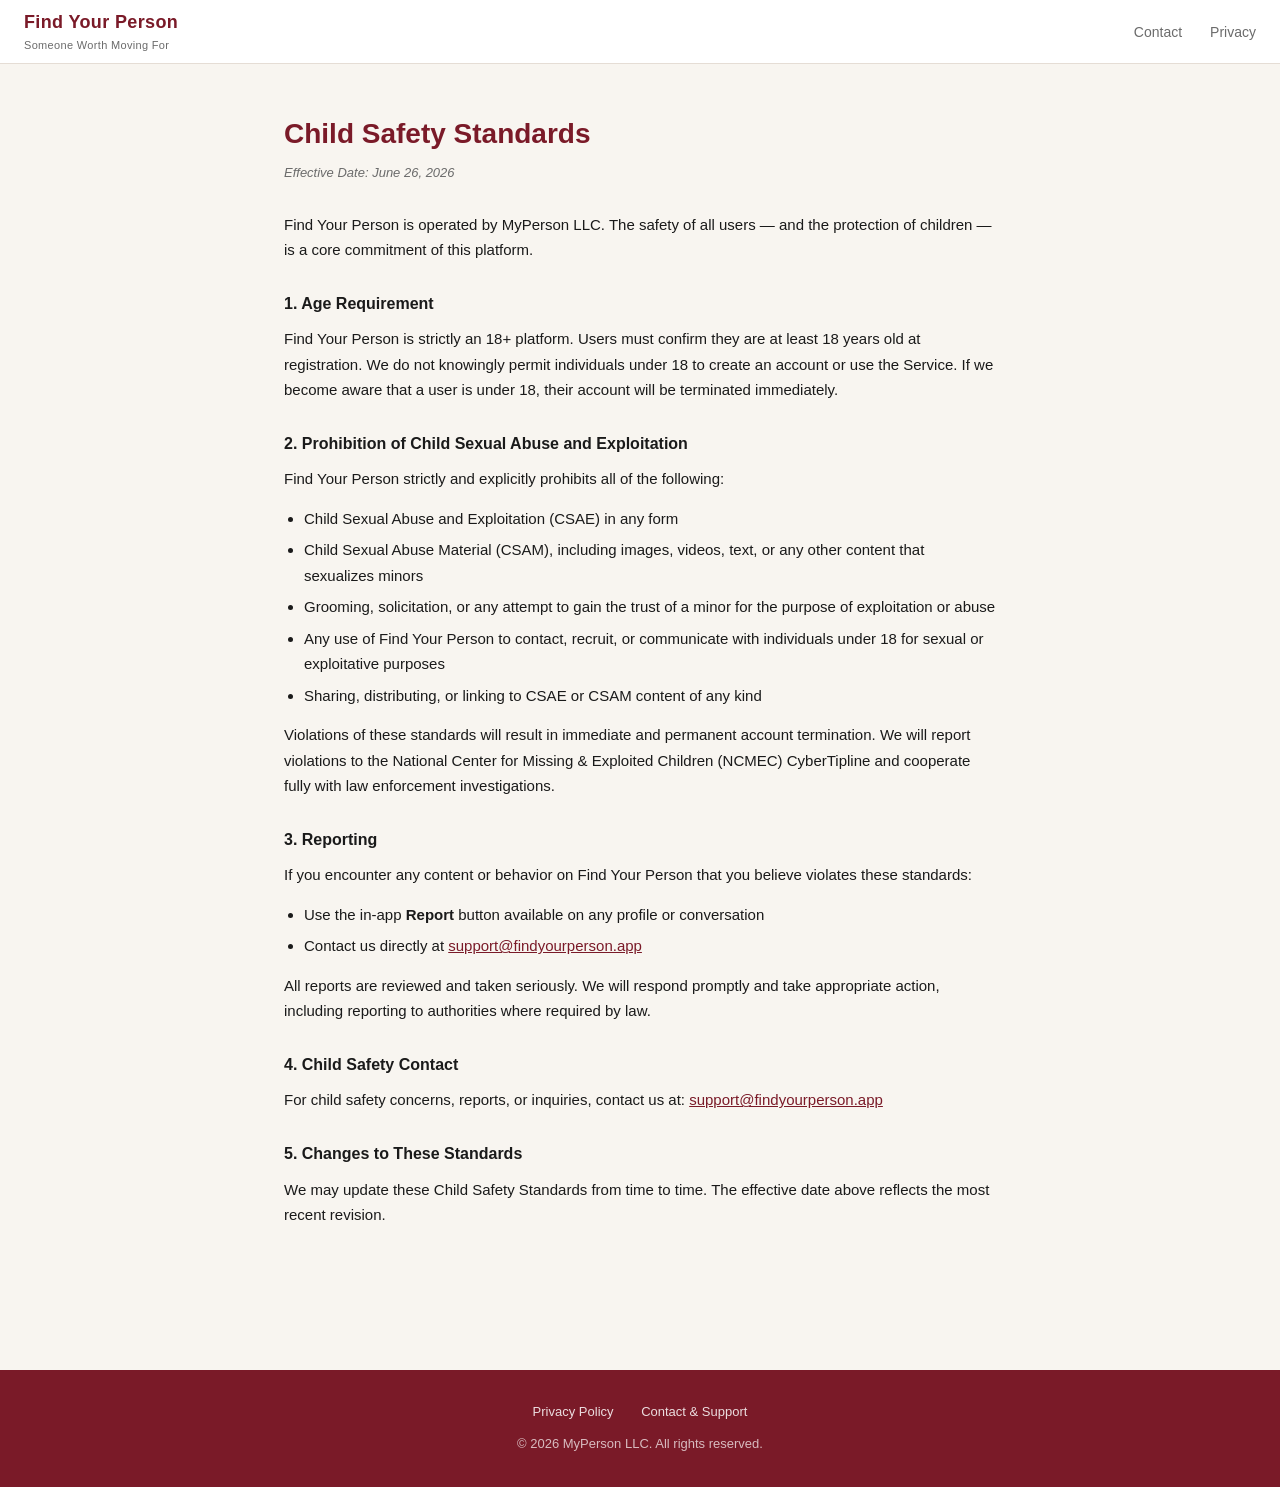
==== child-safety.html @ ccc4048c "Add Child Safety Standards page (Google Play requirement)" ====
<!DOCTYPE html>
<html lang="en">
<head>
  <meta charset="UTF-8" />
  <meta name="viewport" content="width=device-width, initial-scale=1.0" />
  <title>Child Safety Standards — Find Your Person</title>
  <link rel="stylesheet" href="styles.css" />
</head>
<body>

  <nav>
    <a class="nav-brand" href="index.html">
      <span class="wordmark">Find Your Person</span>
      <span class="tagline">Someone Worth Moving For</span>
    </a>
    <ul class="nav-links">
      <li><a href="contact.html">Contact</a></li>
      <li><a href="privacy.html">Privacy</a></li>
    </ul>
  </nav>

  <div class="legal-page">
    <h1>Child Safety Standards</h1>
    <span class="effective">Effective Date: June 26, 2026</span>

    <p>
      Find Your Person is operated by MyPerson LLC. The safety of all users — and the protection
      of children — is a core commitment of this platform.
    </p>

    <h2>1. Age Requirement</h2>
    <p>
      Find Your Person is strictly an 18+ platform. Users must confirm they are at least 18 years
      old at registration. We do not knowingly permit individuals under 18 to create an account
      or use the Service. If we become aware that a user is under 18, their account will be
      terminated immediately.
    </p>

    <h2>2. Prohibition of Child Sexual Abuse and Exploitation</h2>
    <p>
      Find Your Person strictly and explicitly prohibits all of the following:
    </p>
    <ul>
      <li>Child Sexual Abuse and Exploitation (CSAE) in any form</li>
      <li>Child Sexual Abuse Material (CSAM), including images, videos, text, or any other content that sexualizes minors</li>
      <li>Grooming, solicitation, or any attempt to gain the trust of a minor for the purpose of exploitation or abuse</li>
      <li>Any use of Find Your Person to contact, recruit, or communicate with individuals under 18 for sexual or exploitative purposes</li>
      <li>Sharing, distributing, or linking to CSAE or CSAM content of any kind</li>
    </ul>
    <p>
      Violations of these standards will result in immediate and permanent account termination.
      We will report violations to the National Center for Missing &amp; Exploited Children (NCMEC)
      CyberTipline and cooperate fully with law enforcement investigations.
    </p>

    <h2>3. Reporting</h2>
    <p>
      If you encounter any content or behavior on Find Your Person that you believe violates
      these standards:
    </p>
    <ul>
      <li>Use the in-app <strong>Report</strong> button available on any profile or conversation</li>
      <li>Contact us directly at <a href="mailto:support@findyourperson.app">support@findyourperson.app</a></li>
    </ul>
    <p>
      All reports are reviewed and taken seriously. We will respond promptly and take
      appropriate action, including reporting to authorities where required by law.
    </p>

    <h2>4. Child Safety Contact</h2>
    <p>
      For child safety concerns, reports, or inquiries, contact us at:
      <a href="mailto:support@findyourperson.app">support@findyourperson.app</a>
    </p>

    <h2>5. Changes to These Standards</h2>
    <p>
      We may update these Child Safety Standards from time to time. The effective date above
      reflects the most recent revision.
    </p>
  </div>

  <footer>
    <div class="footer-links">
      <a href="privacy.html">Privacy Policy</a>
      <a href="contact.html">Contact &amp; Support</a>
    </div>
    &copy; 2026 MyPerson LLC. All rights reserved.
  </footer>

</body>
</html>
---- styles.css ----
*, *::before, *::after { box-sizing: border-box; margin: 0; padding: 0; }

:root {
  --burgundy: #7A1A28;
  --burgundy-dark: #5C1320;
  --gold: #C9A84C;
  --bg: #F8F5F0;
  --white: #FFFFFF;
  --text: #1A1A1A;
  --text-secondary: #6B6B6B;
  --border: #E5DDD5;
}

body {
  font-family: -apple-system, BlinkMacSystemFont, 'Segoe UI', Roboto, Helvetica, Arial, sans-serif;
  background: var(--bg);
  color: var(--text);
  line-height: 1.6;
}

/* NAV */
nav {
  background: var(--white);
  border-bottom: 1px solid var(--border);
  padding: 0 24px;
  display: flex;
  align-items: center;
  justify-content: space-between;
  height: 64px;
  position: sticky;
  top: 0;
  z-index: 100;
}

.nav-brand {
  display: flex;
  flex-direction: column;
  text-decoration: none;
}

.nav-brand .wordmark {
  font-size: 18px;
  font-weight: 700;
  color: var(--burgundy);
  letter-spacing: 0.02em;
}

.nav-brand .tagline {
  font-size: 11px;
  color: var(--text-secondary);
  letter-spacing: 0.03em;
}

.nav-links {
  display: flex;
  gap: 28px;
  list-style: none;
}

.nav-links a {
  text-decoration: none;
  font-size: 14px;
  color: var(--text-secondary);
  transition: color 0.2s;
}

.nav-links a:hover { color: var(--burgundy); }

/* HERO */
.hero {
  text-align: center;
  padding: 80px 24px 64px;
  max-width: 720px;
  margin: 0 auto;
}

.hero-eyebrow {
  display: inline-block;
  font-size: 12px;
  font-weight: 600;
  letter-spacing: 0.12em;
  text-transform: uppercase;
  color: var(--gold);
  margin-bottom: 20px;
}

.hero h1 {
  font-size: clamp(36px, 6vw, 56px);
  font-weight: 800;
  color: var(--burgundy);
  line-height: 1.15;
  margin-bottom: 20px;
  letter-spacing: -0.02em;
}

.hero p {
  font-size: 18px;
  color: var(--text-secondary);
  max-width: 560px;
  margin: 0 auto 36px;
}

.badge-row {
  display: flex;
  justify-content: center;
  gap: 16px;
  flex-wrap: wrap;
}

.store-badge {
  display: inline-flex;
  align-items: center;
  gap: 10px;
  background: var(--text);
  color: var(--white);
  text-decoration: none;
  padding: 12px 22px;
  border-radius: 10px;
  font-size: 13px;
  line-height: 1.3;
  transition: background 0.2s;
}

.store-badge:hover { background: #333; }

.store-badge svg { flex-shrink: 0; }

.store-badge .badge-label { font-size: 10px; opacity: 0.8; display: block; }
.store-badge .badge-store { font-size: 15px; font-weight: 600; display: block; }

/* FEATURES */
.features {
  background: var(--white);
  padding: 64px 24px;
  border-top: 1px solid var(--border);
  border-bottom: 1px solid var(--border);
}

.features-inner {
  max-width: 900px;
  margin: 0 auto;
}

.section-label {
  text-align: center;
  font-size: 12px;
  font-weight: 600;
  letter-spacing: 0.12em;
  text-transform: uppercase;
  color: var(--gold);
  margin-bottom: 12px;
}

.section-title {
  text-align: center;
  font-size: clamp(24px, 4vw, 34px);
  font-weight: 700;
  color: var(--text);
  margin-bottom: 48px;
}

.cards {
  display: grid;
  grid-template-columns: repeat(auto-fit, minmax(240px, 1fr));
  gap: 24px;
}

.card {
  background: var(--bg);
  border: 1px solid var(--border);
  border-radius: 16px;
  padding: 28px 24px;
}

.card-icon {
  width: 44px;
  height: 44px;
  background: var(--burgundy);
  border-radius: 12px;
  display: flex;
  align-items: center;
  justify-content: center;
  margin-bottom: 16px;
  font-size: 20px;
}

.card h3 {
  font-size: 16px;
  font-weight: 700;
  margin-bottom: 8px;
  color: var(--text);
}

.card p {
  font-size: 14px;
  color: var(--text-secondary);
  line-height: 1.6;
}

/* CTA SECTION */
.cta-section {
  text-align: center;
  padding: 72px 24px;
  max-width: 600px;
  margin: 0 auto;
}

.cta-section h2 {
  font-size: clamp(24px, 4vw, 36px);
  font-weight: 700;
  color: var(--burgundy);
  margin-bottom: 16px;
}

.cta-section p {
  font-size: 16px;
  color: var(--text-secondary);
  margin-bottom: 32px;
}

/* FOOTER */
footer {
  background: var(--burgundy);
  color: rgba(255,255,255,0.7);
  text-align: center;
  padding: 32px 24px;
  font-size: 13px;
}

footer a {
  color: rgba(255,255,255,0.85);
  text-decoration: none;
  margin: 0 12px;
  transition: color 0.2s;
}

footer a:hover { color: var(--white); }

footer .footer-links { margin-bottom: 12px; }

/* LEGAL PAGES */
.legal-page {
  max-width: 760px;
  margin: 48px auto;
  padding: 0 24px 80px;
}

.legal-page h1 {
  font-size: 28px;
  font-weight: 700;
  color: var(--burgundy);
  margin-bottom: 6px;
}

.legal-page .effective {
  font-size: 13px;
  color: var(--text-secondary);
  font-style: italic;
  margin-bottom: 28px;
  display: block;
}

.legal-page p {
  font-size: 15px;
  color: var(--text);
  line-height: 1.7;
  margin-bottom: 14px;
}

.legal-page h2 {
  font-size: 16px;
  font-weight: 700;
  color: var(--text);
  margin-top: 28px;
  margin-bottom: 10px;
}

.legal-page h3 {
  font-size: 14px;
  font-weight: 700;
  color: var(--text-secondary);
  margin-top: 18px;
  margin-bottom: 8px;
}

.legal-page ul {
  padding-left: 20px;
  margin-bottom: 14px;
}

.legal-page ul li {
  font-size: 15px;
  color: var(--text);
  line-height: 1.7;
  margin-bottom: 6px;
}

.legal-page a { color: var(--burgundy); }

/* CONTACT PAGE */
.contact-page {
  max-width: 560px;
  margin: 80px auto;
  padding: 0 24px 80px;
  text-align: center;
}

.contact-page h1 {
  font-size: 32px;
  font-weight: 700;
  color: var(--burgundy);
  margin-bottom: 16px;
}

.contact-page p {
  font-size: 16px;
  color: var(--text-secondary);
  margin-bottom: 32px;
  line-height: 1.7;
}

.contact-email {
  display: inline-block;
  font-size: 18px;
  font-weight: 600;
  color: var(--burgundy);
  text-decoration: none;
  border-bottom: 2px solid var(--gold);
  padding-bottom: 2px;
  transition: color 0.2s;
}

.contact-email:hover { color: var(--burgundy-dark); }

.contact-note {
  margin-top: 40px;
  font-size: 14px;
  color: var(--text-secondary);
}

@media (max-width: 480px) {
  .nav-links { display: none; }
  .hero { padding: 56px 20px 48px; }
}
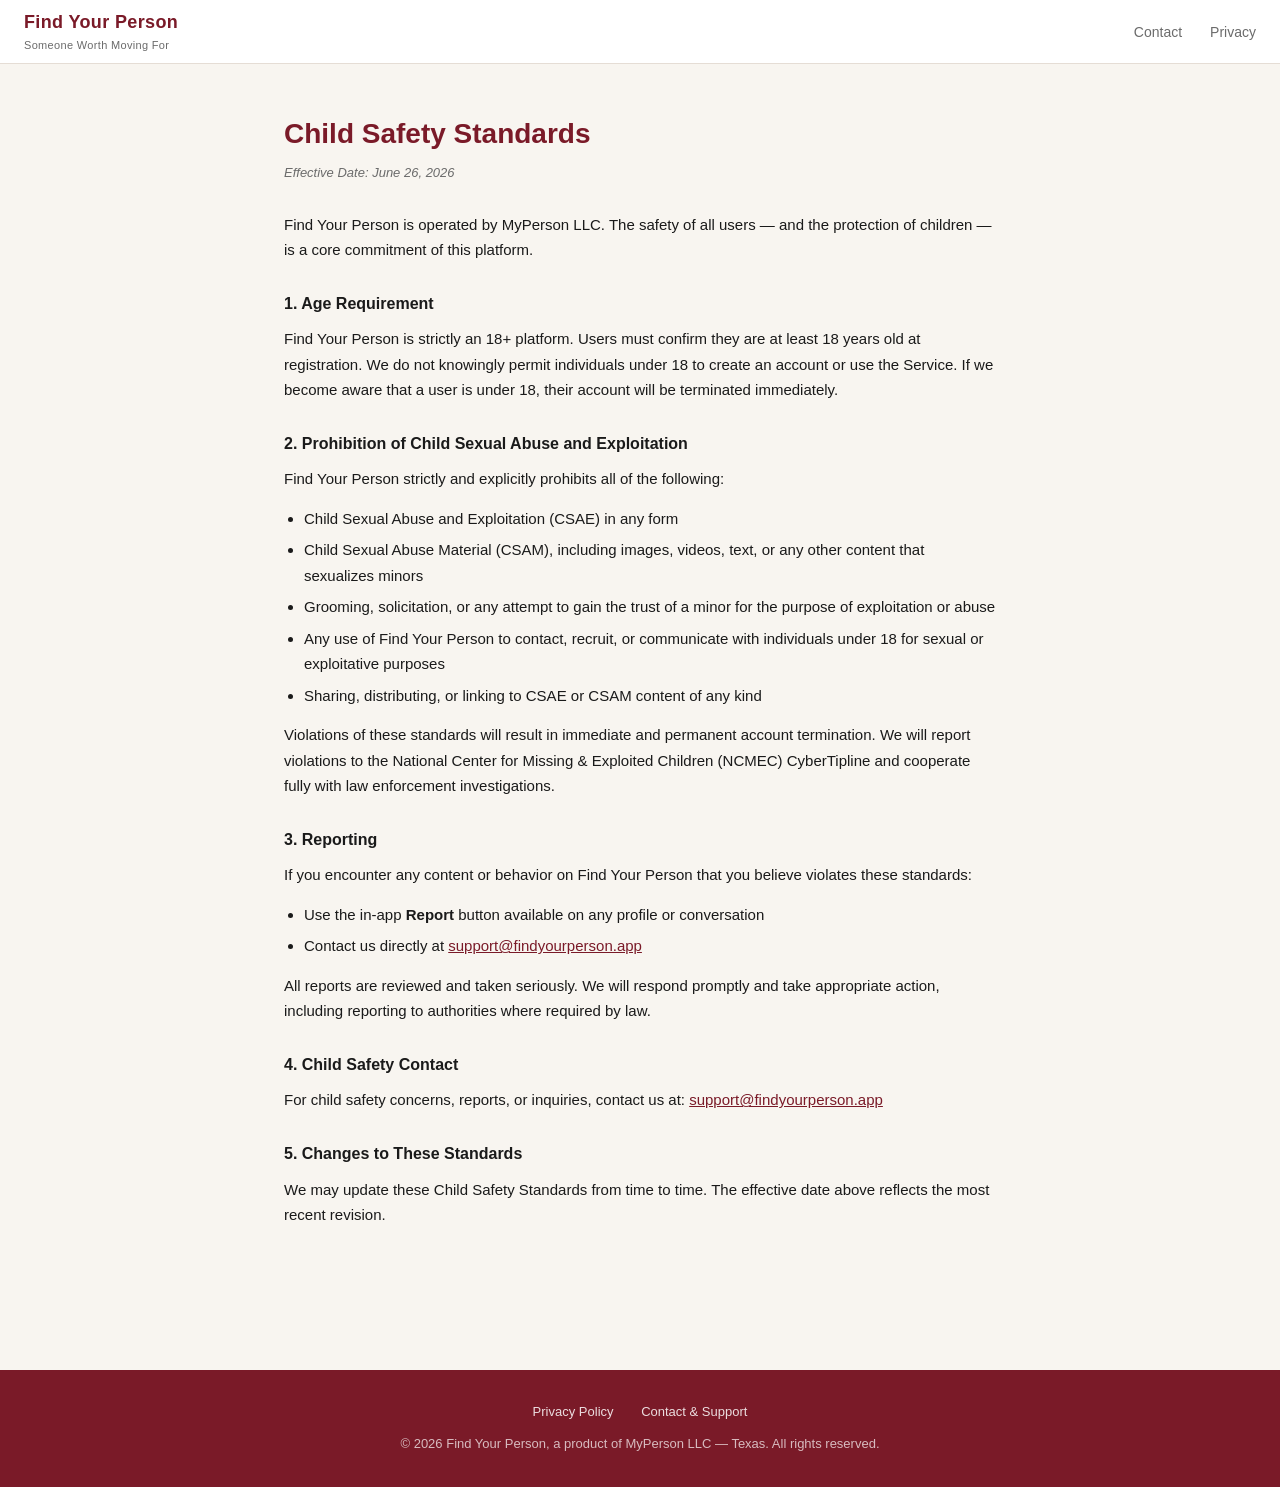
==== commit 75ab9034: "Update footer entity consistency, hero/section spacing, and Who-It's-For list style Footer now reads" ====
--- a/child-safety.html
+++ b/child-safety.html
@@ -85,7 +85,7 @@
       <a href="privacy.html">Privacy Policy</a>
       <a href="contact.html">Contact &amp; Support</a>
     </div>
-    &copy; 2026 MyPerson LLC. All rights reserved.
+    &copy; 2026 Find Your Person, a product of MyPerson LLC &mdash; Texas. All rights reserved.
   </footer>
 
 </body>
--- a/styles.css
+++ b/styles.css
@@ -69,7 +69,7 @@
 /* HERO */
 .hero {
   text-align: center;
-  padding: 80px 24px 64px;
+  padding: 80px 24px 40px;
   max-width: 720px;
   margin: 0 auto;
 }
@@ -96,7 +96,7 @@
 .hero p {
   font-size: 18px;
   color: var(--text-secondary);
-  max-width: 560px;
+  max-width: 620px;
   margin: 0 auto 36px;
 }
 
@@ -200,7 +200,7 @@
 /* CTA SECTION */
 .cta-section {
   text-align: center;
-  padding: 72px 24px;
+  padding: 64px 24px;
   max-width: 600px;
   margin: 0 auto;
 }
@@ -341,4 +341,211 @@
 @media (max-width: 480px) {
   .nav-links { display: none; }
   .hero { padding: 56px 20px 48px; }
-}
+  .screenshots-row { flex-direction: column; align-items: center; }
+  .phone-screen { width: 260px; }
+  .who-grid { grid-template-columns: 1fr; }
+}
+
+/* DISABLED STORE BADGE */
+.store-badge-disabled {
+  opacity: 0.55;
+  cursor: default;
+}
+.store-badge-disabled:hover { background: var(--text); }
+
+/* PROMINENT AGE BADGE (hero) */
+.age-badge {
+  display: inline-block;
+  margin-top: 22px;
+  background: var(--burgundy);
+  color: var(--white);
+  font-size: 13px;
+  font-weight: 600;
+  letter-spacing: 0.05em;
+  text-transform: uppercase;
+  padding: 7px 18px;
+  border-radius: 20px;
+}
+
+/* CTA DOWNLOAD BUTTON */
+.cta-badge {
+  background: var(--burgundy);
+}
+.cta-badge:hover { background: var(--burgundy-dark); }
+
+/* CTA AGE NOTICE (prominent, below download button) */
+.cta-age-notice {
+  margin-top: 20px;
+  font-size: 14px;
+  font-weight: 500;
+  color: var(--text-secondary);
+  max-width: 460px;
+  margin-left: auto;
+  margin-right: auto;
+}
+
+/* ABOUT SECTION */
+.about-section {
+  padding: 48px 24px 64px;
+  text-align: center;
+}
+.about-inner { max-width: 760px; margin: 0 auto; }
+.about-body {
+  font-size: 17px;
+  color: var(--text-secondary);
+  line-height: 1.75;
+  max-width: 660px;
+  margin: 0 auto;
+}
+
+/* HOW IT WORKS — EXPLAINER */
+.explainer {
+  background: var(--white);
+  border-top: 1px solid var(--border);
+  border-bottom: 1px solid var(--border);
+  padding: 64px 24px;
+}
+.explainer-inner { max-width: 760px; margin: 0 auto; }
+.explainer-points {
+  display: flex;
+  flex-direction: column;
+  gap: 32px;
+  margin-top: 8px;
+}
+.explainer-point {
+  display: flex;
+  gap: 20px;
+  align-items: flex-start;
+}
+.point-number {
+  flex-shrink: 0;
+  width: 36px;
+  height: 36px;
+  background: var(--burgundy);
+  color: var(--white);
+  border-radius: 50%;
+  display: flex;
+  align-items: center;
+  justify-content: center;
+  font-size: 15px;
+  font-weight: 700;
+  margin-top: 2px;
+}
+.point-content strong {
+  display: block;
+  font-size: 16px;
+  color: var(--text);
+  margin-bottom: 6px;
+}
+.point-content p {
+  font-size: 15px;
+  color: var(--text-secondary);
+  line-height: 1.65;
+  margin: 0;
+}
+
+/* SCREENSHOTS */
+.screenshots-section {
+  padding: 64px 24px;
+  background: var(--bg);
+}
+.screenshots-inner { max-width: 900px; margin: 0 auto; }
+.screenshots-row {
+  display: flex;
+  gap: 28px;
+  justify-content: center;
+  flex-wrap: wrap;
+  margin-top: 8px;
+}
+.phone-frame {
+  display: flex;
+  flex-direction: column;
+  align-items: center;
+  gap: 12px;
+}
+.phone-screen {
+  width: 220px;
+  height: auto;
+  border-radius: 22px;
+  border: 2px solid var(--border);
+  box-shadow: 0 6px 24px rgba(0,0,0,0.10);
+  display: block;
+}
+.screenshot-caption {
+  font-size: 13px;
+  color: var(--text-secondary);
+  text-align: center;
+  font-weight: 500;
+}
+
+/* WHO IT'S FOR */
+.who-section {
+  background: var(--white);
+  border-top: 1px solid var(--border);
+  border-bottom: 1px solid var(--border);
+  padding: 64px 24px;
+}
+.who-inner { max-width: 900px; margin: 0 auto; }
+.who-grid {
+  display: grid;
+  grid-template-columns: repeat(auto-fit, minmax(280px, 1fr));
+  gap: 12px;
+  margin-top: 8px;
+}
+.who-item {
+  background: var(--bg);
+  border: 1px solid var(--border);
+  border-radius: 10px;
+  padding: 14px 18px;
+  font-size: 14px;
+  color: var(--text);
+  line-height: 1.5;
+}
+.who-item::before {
+  content: "• ";
+  color: var(--burgundy);
+  font-weight: 700;
+}
+
+/* FAQ */
+.faq-section {
+  padding: 64px 24px;
+  background: var(--bg);
+}
+.faq-inner { max-width: 760px; margin: 0 auto; }
+.faq-list { margin-top: 8px; }
+.faq-item {
+  border-bottom: 1px solid var(--border);
+  padding: 20px 0;
+}
+.faq-item:first-child { border-top: 1px solid var(--border); }
+.faq-q {
+  font-size: 15px;
+  font-weight: 700;
+  color: var(--text);
+  margin-bottom: 8px;
+}
+.faq-a {
+  font-size: 15px;
+  color: var(--text-secondary);
+  line-height: 1.65;
+}
+.faq-a a { color: var(--burgundy); text-decoration: none; }
+.faq-a a:hover { text-decoration: underline; }
+
+/* FOOTER ADDITIONS */
+.footer-meta {
+  margin-bottom: 6px;
+  font-size: 13px;
+}
+.footer-meta a {
+  color: rgba(255,255,255,0.85);
+  text-decoration: none;
+}
+.footer-meta a:hover { color: var(--white); }
+.footer-age {
+  font-size: 12px;
+  color: rgba(255,255,255,0.55);
+  margin-top: 4px;
+  letter-spacing: 0.02em;
+}
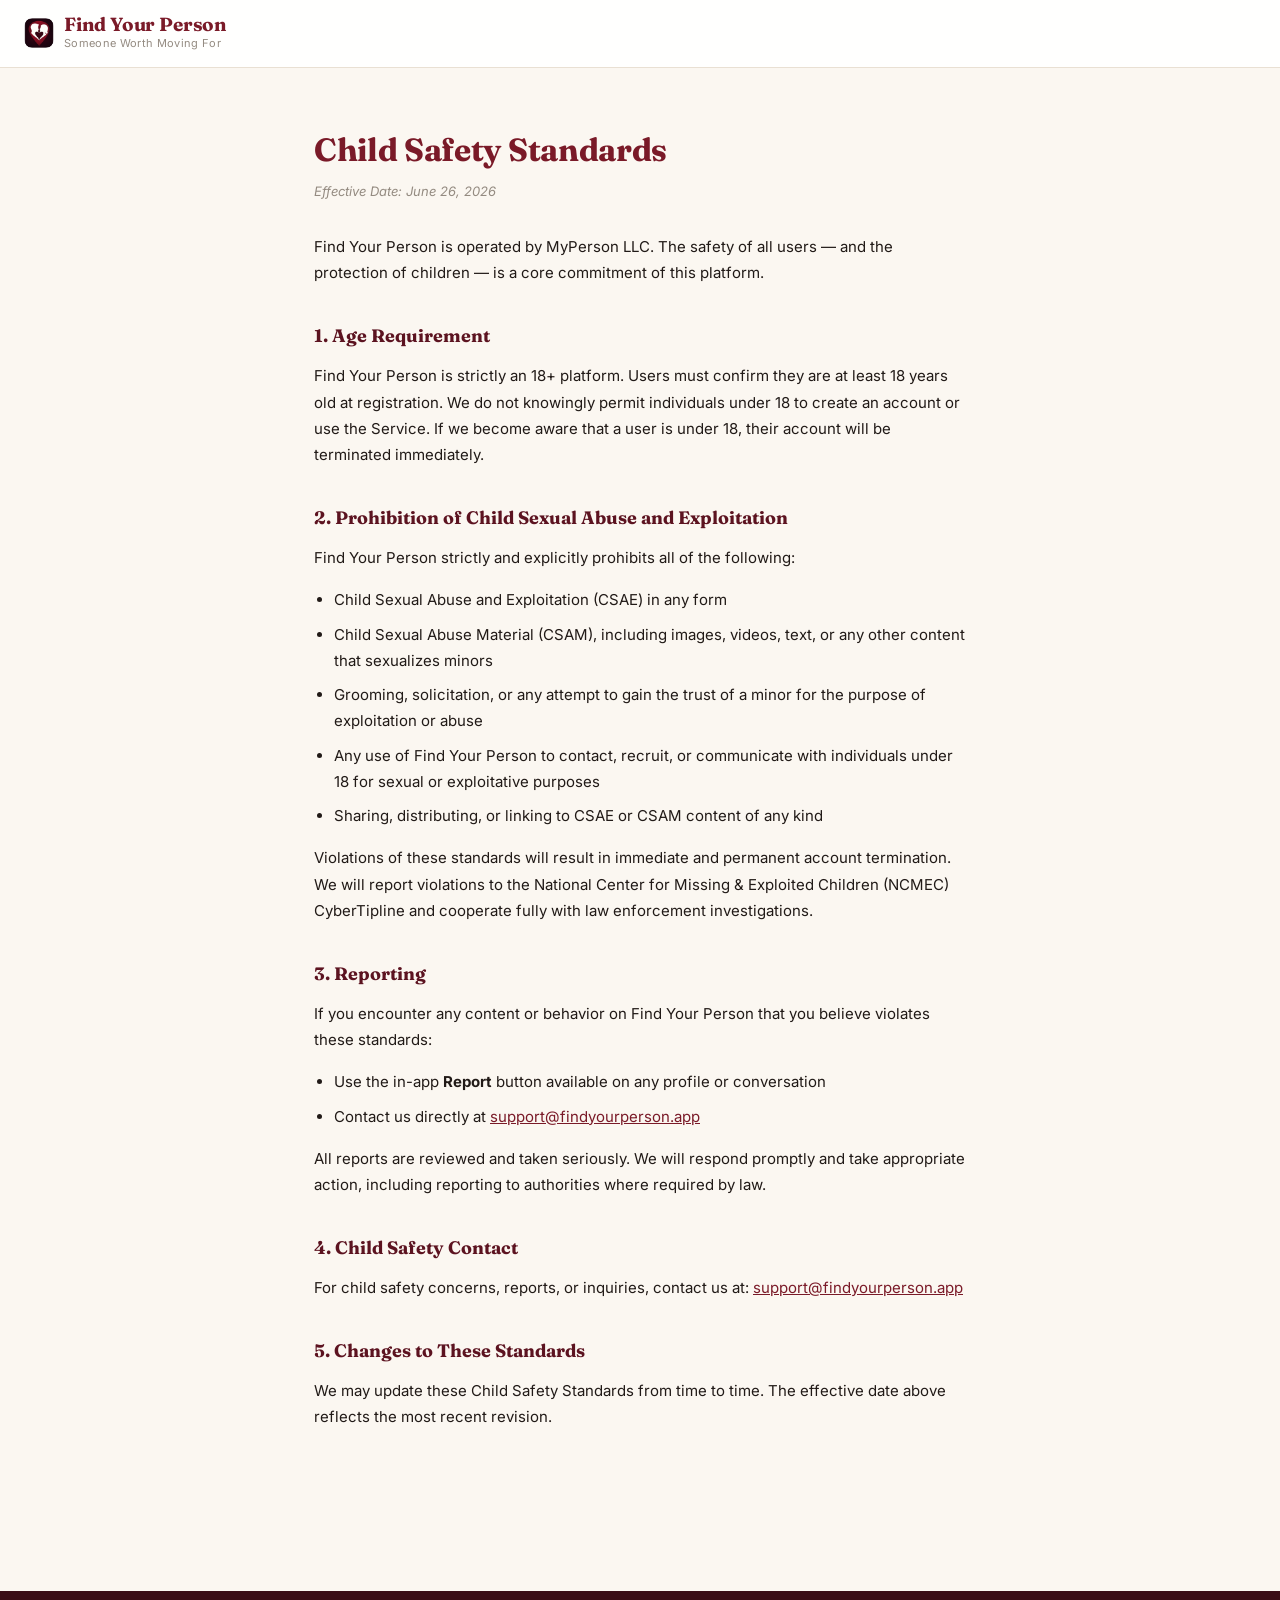
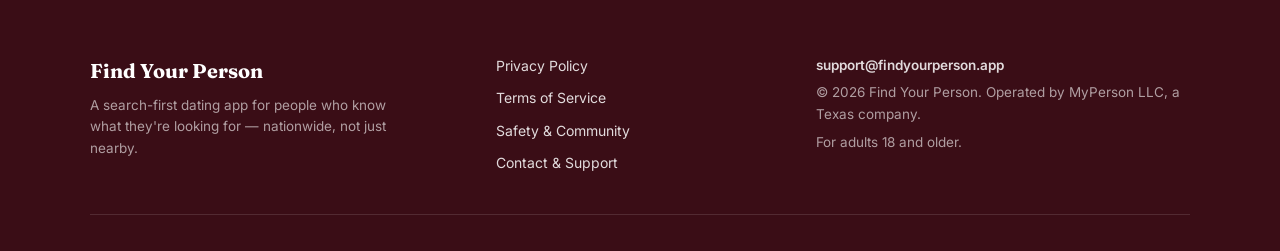
==== commit 14d496a5: "Professionalism redesign: real store presence, design system, credibility polish Google Play is live" ====
--- a/child-safety.html
+++ b/child-safety.html
@@ -4,19 +4,29 @@
   <meta charset="UTF-8" />
   <meta name="viewport" content="width=device-width, initial-scale=1.0" />
   <title>Child Safety Standards — Find Your Person</title>
+  <meta name="description" content="Child Safety Standards for Find Your Person, operated by MyPerson LLC. An 18+ platform." />
+
+  <link rel="icon" type="image/svg+xml" href="favicon.svg" />
+  <link rel="icon" type="image/png" sizes="32x32" href="favicon-32.png" />
+  <link rel="icon" type="image/png" sizes="16x16" href="favicon-16.png" />
+  <link rel="apple-touch-icon" sizes="180x180" href="apple-touch-icon.png" />
+
+  <link rel="preconnect" href="https://fonts.googleapis.com" />
+  <link rel="preconnect" href="https://fonts.gstatic.com" crossorigin />
+  <link href="https://fonts.googleapis.com/css2?family=Fraunces:opsz,wght@9..144,600;9..144,700&family=Inter:wght@400;500;600;700&display=swap" rel="stylesheet" />
+
   <link rel="stylesheet" href="styles.css" />
 </head>
 <body>
 
-  <nav>
+  <nav class="legal-header">
     <a class="nav-brand" href="index.html">
-      <span class="wordmark">Find Your Person</span>
-      <span class="tagline">Someone Worth Moving For</span>
+      <img class="nav-icon" src="icon-192.png" alt="" width="30" height="30" />
+      <span class="nav-brand-text">
+        <span class="wordmark">Find Your Person</span>
+        <span class="tagline">Someone Worth Moving For</span>
+      </span>
     </a>
-    <ul class="nav-links">
-      <li><a href="contact.html">Contact</a></li>
-      <li><a href="privacy.html">Privacy</a></li>
-    </ul>
   </nav>
 
   <div class="legal-page">
@@ -81,12 +91,25 @@
   </div>
 
   <footer>
-    <div class="footer-links">
-      <a href="privacy.html">Privacy Policy</a>
-      <a href="contact.html">Contact &amp; Support</a>
+    <div class="footer-grid">
+      <div class="footer-brand">
+        <span class="wordmark">Find Your Person</span>
+        <p>A search-first dating app for people who know what they're looking for — nationwide, not just nearby.</p>
+      </div>
+      <div class="footer-links-col">
+        <a href="privacy.html">Privacy Policy</a>
+        <a href="terms.html">Terms of Service</a>
+        <a href="safety.html">Safety &amp; Community</a>
+        <a href="contact.html">Contact &amp; Support</a>
+      </div>
+      <div class="footer-contact-col">
+        <a href="mailto:support@findyourperson.app">support@findyourperson.app</a>
+        <span>&copy; <span id="year"></span> Find Your Person. Operated by MyPerson LLC, a Texas company.</span>
+        <span>For adults 18 and older.</span>
+      </div>
     </div>
-    &copy; 2026 Find Your Person, a product of MyPerson LLC &mdash; Texas. All rights reserved.
   </footer>
 
+  <script src="script.js"></script>
 </body>
 </html>
--- a/styles.css
+++ b/styles.css
@@ -1,65 +1,168 @@
 *, *::before, *::after { box-sizing: border-box; margin: 0; padding: 0; }
 
 :root {
+  /* Color tokens */
   --burgundy: #7A1A28;
   --burgundy-dark: #5C1320;
-  --gold: #C9A84C;
-  --bg: #F8F5F0;
+  --burgundy-deep: #3A0D16;
+  --gold: #C9A84C;         /* decorative accent only — fails AA on cream at small sizes */
+  --gold-text: #7A5E1C;    /* AA-safe (5.7:1 on cream) — use for any small/bold gold text */
+  --cream: #FBF7F1;
+  --bg: #F7F3ED;
   --white: #FFFFFF;
-  --text: #1A1A1A;
-  --text-secondary: #6B6B6B;
-  --border: #E5DDD5;
+  --ink: #211A17;
+  --text: var(--ink);
+  --text-secondary: #6B6058;
+  --text-muted: #948B81;
+  --border: #E9E0D3;
+  --paper: var(--white);
+
+  /* Shadow tokens */
+  --shadow-card: 0 10px 30px rgba(90, 30, 40, 0.07);
+  --shadow-lift: 0 24px 48px rgba(58, 13, 22, 0.18);
+
+  /* Radius tokens */
+  --radius-button: 12px;
+  --radius-card: 20px;
+  --radius-pill: 999px;
+
+  /* Type */
+  --font-display: 'Fraunces', Georgia, 'Times New Roman', serif;
+  --font-body: 'Inter', -apple-system, BlinkMacSystemFont, 'Segoe UI', Roboto, Helvetica, Arial, sans-serif;
+
+  /* Layout */
+  --container-max: 1100px;
+  --prose-max: 720px;
+  --section-pad: 96px;
+  --section-pad-mobile: 56px;
+}
+
+html { scroll-behavior: smooth; }
+
+@media (prefers-reduced-motion: reduce) {
+  html { scroll-behavior: auto; }
+  *, *::before, *::after {
+    animation-duration: 0.001ms !important;
+    animation-iteration-count: 1 !important;
+    transition-duration: 0.001ms !important;
+    scroll-behavior: auto !important;
+  }
 }
 
 body {
-  font-family: -apple-system, BlinkMacSystemFont, 'Segoe UI', Roboto, Helvetica, Arial, sans-serif;
-  background: var(--bg);
+  font-family: var(--font-body);
+  background: var(--cream);
   color: var(--text);
   line-height: 1.6;
-}
+  font-size: 1.0625rem;
+  -webkit-font-smoothing: antialiased;
+  text-rendering: optimizeLegibility;
+}
+
+a { color: inherit; }
+
+h1, h2, h3, .font-display {
+  font-family: var(--font-display);
+}
+
+/* Focus states — visible everywhere, always */
+a:focus-visible,
+button:focus-visible,
+summary:focus-visible,
+.store-badge:focus-visible,
+.btn:focus-visible {
+  outline: 2px solid var(--burgundy);
+  outline-offset: 3px;
+  border-radius: 4px;
+}
+
+/* Generic buttons */
+.btn {
+  display: inline-flex;
+  align-items: center;
+  justify-content: center;
+  gap: 8px;
+  padding: 12px 22px;
+  border-radius: var(--radius-button);
+  font-family: var(--font-body);
+  font-weight: 600;
+  font-size: 14px;
+  text-decoration: none;
+  border: 1.5px solid transparent;
+  cursor: pointer;
+  transition: transform 0.15s ease, box-shadow 0.15s ease, background 0.2s, color 0.2s;
+}
+.btn-primary { background: var(--burgundy); color: var(--cream); box-shadow: 0 8px 20px rgba(122,26,40,0.28); }
+.btn-primary:hover { background: var(--burgundy-dark); transform: translateY(-1px); }
+.btn-secondary { background: transparent; color: var(--burgundy); border-color: var(--burgundy); }
+.btn-secondary:hover { background: var(--burgundy); color: var(--cream); }
+.btn-sm { padding: 9px 18px; font-size: 13px; }
 
 /* NAV */
 nav {
-  background: var(--white);
+  background: rgba(255, 255, 255, 0.92);
+  backdrop-filter: blur(10px);
+  -webkit-backdrop-filter: blur(10px);
   border-bottom: 1px solid var(--border);
   padding: 0 24px;
   display: flex;
   align-items: center;
   justify-content: space-between;
-  height: 64px;
+  gap: 20px;
+  height: 68px;
   position: sticky;
   top: 0;
   z-index: 100;
+  transition: box-shadow 0.2s;
 }
 
 .nav-brand {
   display: flex;
+  align-items: center;
+  gap: 10px;
+  text-decoration: none;
+}
+
+.nav-icon {
+  width: 30px;
+  height: 30px;
+  border-radius: 8px;
+  display: block;
+}
+
+.nav-brand-text {
+  display: flex;
   flex-direction: column;
-  text-decoration: none;
 }
 
 .nav-brand .wordmark {
-  font-size: 18px;
-  font-weight: 700;
-  color: var(--burgundy);
-  letter-spacing: 0.02em;
+  font-family: var(--font-display);
+  font-size: 19px;
+  font-weight: 700;
+  color: var(--burgundy);
+  letter-spacing: -0.01em;
+  line-height: 1.1;
 }
 
 .nav-brand .tagline {
   font-size: 11px;
-  color: var(--text-secondary);
+  color: var(--text-muted);
   letter-spacing: 0.03em;
 }
 
 .nav-links {
   display: flex;
+  align-items: center;
   gap: 28px;
   list-style: none;
+  flex: 1;
+  justify-content: center;
 }
 
 .nav-links a {
   text-decoration: none;
   font-size: 14px;
+  font-weight: 500;
   color: var(--text-secondary);
   transition: color 0.2s;
 }
@@ -68,231 +171,605 @@
 
 /* HERO */
 .hero {
-  text-align: center;
-  padding: 80px 24px 40px;
-  max-width: 720px;
+  position: relative;
+  padding: 88px 24px 56px;
+  overflow: hidden;
+}
+
+.hero-inner {
+  max-width: var(--container-max);
   margin: 0 auto;
-}
+  position: relative;
+  z-index: 1;
+}
+
+.hero-grid {
+  display: grid;
+  grid-template-columns: 1.05fr 0.95fr;
+  gap: 48px;
+  align-items: center;
+}
+
+.hero-copy { text-align: left; }
 
 .hero-eyebrow {
   display: inline-block;
   font-size: 12px;
-  font-weight: 600;
+  font-weight: 700;
   letter-spacing: 0.12em;
   text-transform: uppercase;
-  color: var(--gold);
-  margin-bottom: 20px;
+  color: var(--gold-text);
+  margin-bottom: 18px;
 }
 
 .hero h1 {
-  font-size: clamp(36px, 6vw, 56px);
-  font-weight: 800;
-  color: var(--burgundy);
-  line-height: 1.15;
+  font-size: clamp(2.5rem, 6vw, 4.5rem);
+  font-weight: 700;
+  color: var(--burgundy);
+  line-height: 1.08;
   margin-bottom: 20px;
   letter-spacing: -0.02em;
 }
 
-.hero p {
+.hero-copy p {
   font-size: 18px;
   color: var(--text-secondary);
-  max-width: 620px;
-  margin: 0 auto 36px;
+  max-width: 480px;
+  margin: 0 0 32px;
 }
 
 .badge-row {
   display: flex;
-  justify-content: center;
+  align-items: center;
   gap: 16px;
   flex-wrap: wrap;
 }
 
+/* Official-style store badges: black, consistent height, brand marks */
 .store-badge {
   display: inline-flex;
   align-items: center;
   gap: 10px;
-  background: var(--text);
+  height: 52px;
+  box-sizing: border-box;
+  background: #000000;
   color: var(--white);
   text-decoration: none;
-  padding: 12px 22px;
-  border-radius: 10px;
-  font-size: 13px;
+  padding: 0 18px;
+  border-radius: var(--radius-button);
+  font-family: var(--font-body);
   line-height: 1.3;
-  transition: background 0.2s;
-}
-
-.store-badge:hover { background: #333; }
+  box-shadow: 0 8px 20px rgba(0,0,0,0.22);
+  transition: transform 0.15s ease, box-shadow 0.15s ease, background 0.2s;
+}
+
+.store-badge:hover { background: #1c1c1c; transform: translateY(-1px); box-shadow: 0 10px 24px rgba(0,0,0,0.28); }
 
 .store-badge svg { flex-shrink: 0; }
 
-.store-badge .badge-label { font-size: 10px; opacity: 0.8; display: block; }
-.store-badge .badge-store { font-size: 15px; font-weight: 600; display: block; }
-
-/* FEATURES */
-.features {
+.store-badge .badge-label { font-size: 10px; opacity: 0.85; display: block; letter-spacing: 0.02em; }
+.store-badge .badge-store { font-size: 16px; font-weight: 600; display: block; letter-spacing: -0.01em; }
+
+/* TRUST STRIP */
+.trust-strip {
+  display: flex;
+  flex-wrap: wrap;
+  align-items: center;
+  gap: 6px 14px;
   background: var(--white);
-  padding: 64px 24px;
-  border-top: 1px solid var(--border);
-  border-bottom: 1px solid var(--border);
-}
-
-.features-inner {
-  max-width: 900px;
-  margin: 0 auto;
-}
-
+  border: 1px solid var(--border);
+  border-radius: var(--radius-pill);
+  padding: 11px 22px;
+  margin: 26px 0 0;
+  width: fit-content;
+  max-width: 100%;
+  box-shadow: var(--shadow-card);
+}
+
+.trust-strip span {
+  font-size: 12.5px;
+  font-weight: 600;
+  color: var(--burgundy-dark);
+  white-space: nowrap;
+}
+
+.trust-strip .dot {
+  color: var(--gold);
+  font-weight: 700;
+}
+
+.hero-age-note {
+  font-size: 12.5px;
+  color: var(--text-muted);
+  margin-top: 14px;
+}
+
+/* HERO VISUAL */
+.hero-visual {
+  position: relative;
+  display: flex;
+  align-items: center;
+  justify-content: center;
+  min-height: 440px;
+}
+
+.hero-glow {
+  position: absolute;
+  width: 420px;
+  height: 420px;
+  background: radial-gradient(circle, rgba(201,168,76,0.28) 0%, rgba(122,26,40,0.14) 55%, rgba(122,26,40,0) 75%);
+  filter: blur(6px);
+  border-radius: 50%;
+  z-index: 0;
+}
+
+/* Faint US-map line-art motif behind the phones — encodes "search nationwide" */
+.hero-map {
+  position: absolute;
+  width: 480px;
+  height: 480px;
+  opacity: 0.07;
+  z-index: 0;
+  color: var(--burgundy);
+  pointer-events: none;
+}
+
+.phone-stack {
+  position: relative;
+  width: 320px;
+  height: 440px;
+  z-index: 1;
+}
+
+.phone-stack img {
+  position: absolute;
+  border-radius: 26px;
+  border: 6px solid var(--white);
+  box-shadow: var(--shadow-lift);
+  display: block;
+}
+
+.phone-side {
+  width: 190px;
+  top: 46px;
+  opacity: 0.92;
+}
+
+.phone-side.left { left: -64px; transform: rotate(-10deg); z-index: 1; }
+.phone-side.right { right: -64px; transform: rotate(10deg); z-index: 1; }
+
+.phone-main {
+  width: 224px;
+  left: 50%;
+  top: 0;
+  transform: translateX(-50%);
+  z-index: 2;
+  border-width: 7px;
+}
+
+/* SECTION LABELS / TITLES */
 .section-label {
   text-align: center;
   font-size: 12px;
-  font-weight: 600;
+  font-weight: 700;
   letter-spacing: 0.12em;
   text-transform: uppercase;
-  color: var(--gold);
+  color: var(--gold-text);
   margin-bottom: 12px;
 }
 
 .section-title {
   text-align: center;
-  font-size: clamp(24px, 4vw, 34px);
+  font-family: var(--font-display);
+  font-size: clamp(24px, 3.6vw, 34px);
   font-weight: 700;
   color: var(--text);
-  margin-bottom: 48px;
-}
-
-.cards {
+  margin-bottom: 44px;
+  letter-spacing: -0.01em;
+}
+
+/* ABOUT SECTION */
+.about-section {
+  padding: var(--section-pad) 24px;
+}
+.about-inner { max-width: var(--prose-max); margin: 0 auto; text-align: left; }
+.about-inner .section-label,
+.about-inner .section-title { text-align: left; }
+.about-body {
+  font-size: 17px;
+  color: var(--text-secondary);
+  line-height: 1.75;
+}
+.about-quote {
+  font-family: var(--font-display);
+  font-style: italic;
+  font-size: clamp(22px, 3vw, 30px);
+  color: var(--burgundy);
+  border-left: 4px solid var(--gold);
+  padding-left: 22px;
+  margin: 32px 0 0;
+  line-height: 1.4;
+}
+
+/* HOW IT WORKS — EXPLAINER */
+.explainer {
+  background: var(--white);
+  border-top: 1px solid var(--border);
+  border-bottom: 1px solid var(--border);
+  padding: var(--section-pad) 24px;
+}
+.explainer-inner { max-width: 1000px; margin: 0 auto; }
+
+.steps-grid {
   display: grid;
-  grid-template-columns: repeat(auto-fit, minmax(240px, 1fr));
-  gap: 24px;
-}
-
-.card {
+  grid-template-columns: repeat(2, 1fr);
+  gap: 22px;
+  margin-top: 8px;
+}
+
+.step-card {
+  background: var(--cream);
+  border: 1px solid var(--border);
+  border-radius: var(--radius-card);
+  padding: 28px 26px;
+  box-shadow: var(--shadow-card);
+  display: flex;
+  flex-direction: column;
+  height: 100%;
+}
+
+.step-head {
+  display: flex;
+  align-items: center;
+  gap: 12px;
+  margin-bottom: 16px;
+}
+
+.step-icon {
+  width: 30px;
+  height: 30px;
+  flex-shrink: 0;
+  color: var(--burgundy);
+}
+.step-icon svg { width: 100%; height: 100%; }
+
+.step-number {
+  width: 26px;
+  height: 26px;
+  background: var(--burgundy);
+  color: var(--white);
+  border-radius: 50%;
+  display: flex;
+  align-items: center;
+  justify-content: center;
+  font-size: 12.5px;
+  font-weight: 700;
+  flex-shrink: 0;
+}
+
+.step-card strong {
+  display: block;
+  font-size: 16px;
+  color: var(--text);
+  margin-bottom: 8px;
+}
+
+.step-card p {
+  font-size: 14.5px;
+  color: var(--text-secondary);
+  line-height: 1.65;
+  margin: 0;
+}
+
+/* SCREENSHOTS — larger, readable, no competing card chrome */
+.screenshots-section {
+  padding: var(--section-pad) 24px;
   background: var(--bg);
+}
+.screenshots-inner { max-width: 1020px; margin: 0 auto; }
+.screenshots-row {
+  display: flex;
+  gap: 40px;
+  justify-content: center;
+  flex-wrap: wrap;
+  margin-top: 8px;
+  align-items: flex-start;
+}
+.screenshot-card {
+  display: flex;
+  flex-direction: column;
+  align-items: center;
+  gap: 18px;
+  width: 260px;
+}
+.phone-screen {
+  width: 100%;
+  max-width: 240px;
+  height: auto;
+  border-radius: 24px;
+  border: 5px solid var(--white);
+  box-shadow: var(--shadow-lift);
+  display: block;
+}
+.screenshot-caption {
+  font-size: 15px;
+  color: var(--text);
+  font-weight: 600;
+  text-align: center;
+}
+
+/* WHO IT'S FOR — chip cloud */
+.who-section {
+  background: var(--white);
+  border-top: 1px solid var(--border);
+  border-bottom: 1px solid var(--border);
+  padding: var(--section-pad) 24px;
+}
+.who-inner { max-width: 940px; margin: 0 auto; }
+.who-grid {
+  display: flex;
+  flex-wrap: wrap;
+  justify-content: center;
+  gap: 12px;
+  margin-top: 8px;
+}
+.who-item {
+  background: var(--cream);
   border: 1px solid var(--border);
-  border-radius: 16px;
-  padding: 28px 24px;
-}
-
-.card-icon {
-  width: 44px;
-  height: 44px;
-  background: var(--burgundy);
-  border-radius: 12px;
+  border-radius: var(--radius-pill);
+  padding: 12px 20px 12px 16px;
+  font-size: 14px;
+  font-weight: 500;
+  color: var(--text);
+  line-height: 1.4;
+  display: flex;
+  align-items: center;
+  gap: 9px;
+}
+.who-item svg {
+  width: 15px;
+  height: 15px;
+  flex-shrink: 0;
+  color: var(--burgundy);
+}
+.who-item--priority {
+  background: var(--white);
+  border: 1px solid var(--border);
+  border-left: 3px solid var(--burgundy);
+  font-weight: 600;
+  box-shadow: var(--shadow-card);
+}
+
+/* FAQ */
+.faq-section {
+  padding: var(--section-pad) 24px;
+  background: var(--bg);
+}
+.faq-inner { max-width: var(--prose-max); margin: 0 auto; }
+.faq-list { margin-top: 8px; }
+
+.faq-item {
+  border-bottom: 1px solid var(--border);
+}
+.faq-item:first-child { border-top: 1px solid var(--border); }
+
+.faq-item summary {
+  cursor: pointer;
+  list-style: none;
+  font-size: 15.5px;
+  font-weight: 700;
+  color: var(--text);
+  padding: 20px 4px;
+  display: flex;
+  justify-content: space-between;
+  align-items: center;
+  gap: 16px;
+}
+.faq-item summary::-webkit-details-marker { display: none; }
+.faq-item summary::marker { content: ""; }
+
+.faq-item .chevron {
+  flex-shrink: 0;
+  width: 22px;
+  height: 22px;
+  border-radius: 50%;
+  background: var(--cream);
+  color: var(--burgundy);
   display: flex;
   align-items: center;
   justify-content: center;
-  margin-bottom: 16px;
-  font-size: 20px;
-}
-
-.card h3 {
-  font-size: 16px;
-  font-weight: 700;
-  margin-bottom: 8px;
-  color: var(--text);
-}
-
-.card p {
-  font-size: 14px;
+  font-size: 15px;
+  font-weight: 400;
+  transition: transform 0.2s;
+}
+.faq-item .chevron::before { content: "+"; }
+.faq-item[open] .chevron::before { content: "\2212"; }
+
+.faq-a {
+  padding: 0 4px 20px;
+  font-size: 15px;
   color: var(--text-secondary);
-  line-height: 1.6;
-}
+  line-height: 1.65;
+}
+.faq-a a { color: var(--burgundy); text-decoration: none; }
+.faq-a a:hover { text-decoration: underline; }
 
 /* CTA SECTION */
 .cta-section {
+  padding: var(--section-pad) 24px 100px;
   text-align: center;
-  padding: 64px 24px;
-  max-width: 600px;
+}
+.cta-panel {
+  max-width: 860px;
   margin: 0 auto;
-}
-
-.cta-section h2 {
-  font-size: clamp(24px, 4vw, 36px);
-  font-weight: 700;
-  color: var(--burgundy);
-  margin-bottom: 16px;
-}
-
-.cta-section p {
+  padding: 64px 40px;
+  border-radius: 28px;
+  background: linear-gradient(135deg, var(--burgundy) 0%, var(--burgundy-deep) 100%);
+  box-shadow: var(--shadow-lift);
+  color: var(--white);
+}
+
+.cta-panel h2 {
+  font-size: clamp(24px, 3.6vw, 36px);
+  font-weight: 700;
+  color: var(--white);
+  margin-bottom: 14px;
+}
+
+.cta-panel p {
   font-size: 16px;
-  color: var(--text-secondary);
-  margin-bottom: 32px;
-}
-
-/* FOOTER */
+  color: rgba(255,255,255,0.78);
+  margin-bottom: 30px;
+}
+
+.cta-panel .badge-row { justify-content: center; }
+
+.cta-age-notice {
+  margin-top: 24px;
+  font-size: 13.5px;
+  color: rgba(255,255,255,0.65);
+  max-width: 440px;
+  margin-left: auto;
+  margin-right: auto;
+}
+
+/* FOOTER — three column */
 footer {
-  background: var(--burgundy);
+  background: var(--burgundy-deep);
   color: rgba(255,255,255,0.7);
-  text-align: center;
-  padding: 32px 24px;
+  padding: 64px 24px 36px;
   font-size: 13px;
 }
 
 footer a {
   color: rgba(255,255,255,0.85);
   text-decoration: none;
-  margin: 0 12px;
   transition: color 0.2s;
 }
 
 footer a:hover { color: var(--white); }
 
-footer .footer-links { margin-bottom: 12px; }
+.footer-grid {
+  display: grid;
+  grid-template-columns: 1.3fr 1fr 1.3fr;
+  gap: 32px;
+  max-width: var(--container-max);
+  margin: 0 auto;
+  text-align: left;
+  padding-bottom: 40px;
+  border-bottom: 1px solid rgba(255,255,255,0.12);
+}
+
+.footer-brand .wordmark {
+  font-family: var(--font-display);
+  font-size: 20px;
+  font-weight: 700;
+  color: var(--white);
+  display: block;
+  margin-bottom: 8px;
+}
+.footer-brand p {
+  font-size: 13.5px;
+  color: rgba(255,255,255,0.6);
+  line-height: 1.6;
+  max-width: 320px;
+}
+
+.footer-links-col {
+  display: flex;
+  flex-direction: column;
+  gap: 10px;
+}
+.footer-links-col a { font-size: 14px; }
+
+.footer-contact-col {
+  display: flex;
+  flex-direction: column;
+  gap: 6px;
+  font-size: 13.5px;
+  color: rgba(255,255,255,0.6);
+  line-height: 1.6;
+}
+.footer-contact-col a { font-weight: 600; }
+
+.footer-meta {
+  max-width: var(--container-max);
+  margin: 24px auto 0;
+  text-align: center;
+  font-size: 12.5px;
+  color: rgba(255,255,255,0.5);
+}
 
 /* LEGAL PAGES */
+.legal-header {
+  background: rgba(255, 255, 255, 0.92);
+  backdrop-filter: blur(10px);
+  -webkit-backdrop-filter: blur(10px);
+  border-bottom: 1px solid var(--border);
+  padding: 0 24px;
+  display: flex;
+  align-items: center;
+  height: 68px;
+  position: sticky;
+  top: 0;
+  z-index: 100;
+}
+
 .legal-page {
-  max-width: 760px;
-  margin: 48px auto;
-  padding: 0 24px 80px;
+  max-width: 700px;
+  margin: 56px auto;
+  padding: 0 24px 88px;
 }
 
 .legal-page h1 {
-  font-size: 28px;
+  font-size: 32px;
   font-weight: 700;
   color: var(--burgundy);
   margin-bottom: 6px;
+  letter-spacing: -0.01em;
 }
 
 .legal-page .effective {
   font-size: 13px;
-  color: var(--text-secondary);
+  color: var(--text-muted);
   font-style: italic;
-  margin-bottom: 28px;
+  margin-bottom: 32px;
   display: block;
 }
 
 .legal-page p {
   font-size: 15px;
   color: var(--text);
-  line-height: 1.7;
-  margin-bottom: 14px;
+  line-height: 1.75;
+  margin-bottom: 16px;
 }
 
 .legal-page h2 {
-  font-size: 16px;
-  font-weight: 700;
-  color: var(--text);
-  margin-top: 28px;
-  margin-bottom: 10px;
+  font-size: 18px;
+  font-weight: 700;
+  color: var(--burgundy-dark);
+  margin-top: 36px;
+  margin-bottom: 12px;
 }
 
 .legal-page h3 {
   font-size: 14px;
   font-weight: 700;
   color: var(--text-secondary);
-  margin-top: 18px;
-  margin-bottom: 8px;
+  margin-top: 20px;
+  margin-bottom: 10px;
 }
 
 .legal-page ul {
   padding-left: 20px;
-  margin-bottom: 14px;
+  margin-bottom: 16px;
 }
 
 .legal-page ul li {
   font-size: 15px;
   color: var(--text);
-  line-height: 1.7;
-  margin-bottom: 6px;
+  line-height: 1.75;
+  margin-bottom: 8px;
 }
 
 .legal-page a { color: var(--burgundy); }
@@ -300,16 +777,17 @@
 /* CONTACT PAGE */
 .contact-page {
   max-width: 560px;
-  margin: 80px auto;
-  padding: 0 24px 80px;
+  margin: 96px auto;
+  padding: 0 24px 88px;
   text-align: center;
 }
 
 .contact-page h1 {
-  font-size: 32px;
+  font-size: 34px;
   font-weight: 700;
   color: var(--burgundy);
   margin-bottom: 16px;
+  letter-spacing: -0.01em;
 }
 
 .contact-page p {
@@ -321,231 +799,57 @@
 
 .contact-email {
   display: inline-block;
-  font-size: 18px;
+  font-size: 19px;
   font-weight: 600;
   color: var(--burgundy);
   text-decoration: none;
   border-bottom: 2px solid var(--gold);
-  padding-bottom: 2px;
+  padding-bottom: 3px;
   transition: color 0.2s;
 }
 
 .contact-email:hover { color: var(--burgundy-dark); }
 
 .contact-note {
-  margin-top: 40px;
+  margin-top: 44px;
   font-size: 14px;
-  color: var(--text-secondary);
+  color: var(--text-muted);
+  line-height: 1.7;
+}
+
+/* RESPONSIVE */
+@media (max-width: 900px) {
+  .footer-grid { grid-template-columns: 1fr; text-align: center; }
+  .footer-brand p { max-width: none; margin: 0 auto; }
+  .footer-links-col { align-items: center; }
+}
+
+@media (max-width: 860px) {
+  .hero-grid { grid-template-columns: 1fr; }
+  .hero-copy { text-align: center; }
+  .hero-copy p { margin-left: auto; margin-right: auto; }
+  .badge-row { justify-content: center; }
+  .trust-strip { margin-left: auto; margin-right: auto; }
+  .hero-visual { margin-top: 44px; min-height: 380px; }
+  .steps-grid { grid-template-columns: 1fr; }
+  .about-inner { text-align: center; }
+  .about-inner .section-label,
+  .about-inner .section-title { text-align: center; }
+  .about-quote { text-align: left; }
+}
+
+@media (max-width: 760px) {
+  .nav-links { display: none; }
+  :root { --section-pad: var(--section-pad-mobile); }
 }
 
 @media (max-width: 480px) {
-  .nav-links { display: none; }
-  .hero { padding: 56px 20px 48px; }
+  .hero { padding: 56px 20px 44px; }
+  .hero-visual { min-height: 300px; }
+  .phone-stack img.phone-side { display: none; }
+  .phone-main { width: 220px; }
+  .hero-map { width: 320px; height: 320px; }
   .screenshots-row { flex-direction: column; align-items: center; }
-  .phone-screen { width: 260px; }
-  .who-grid { grid-template-columns: 1fr; }
-}
-
-/* DISABLED STORE BADGE */
-.store-badge-disabled {
-  opacity: 0.55;
-  cursor: default;
-}
-.store-badge-disabled:hover { background: var(--text); }
-
-/* PROMINENT AGE BADGE (hero) */
-.age-badge {
-  display: inline-block;
-  margin-top: 22px;
-  background: var(--burgundy);
-  color: var(--white);
-  font-size: 13px;
-  font-weight: 600;
-  letter-spacing: 0.05em;
-  text-transform: uppercase;
-  padding: 7px 18px;
-  border-radius: 20px;
-}
-
-/* CTA DOWNLOAD BUTTON */
-.cta-badge {
-  background: var(--burgundy);
-}
-.cta-badge:hover { background: var(--burgundy-dark); }
-
-/* CTA AGE NOTICE (prominent, below download button) */
-.cta-age-notice {
-  margin-top: 20px;
-  font-size: 14px;
-  font-weight: 500;
-  color: var(--text-secondary);
-  max-width: 460px;
-  margin-left: auto;
-  margin-right: auto;
-}
-
-/* ABOUT SECTION */
-.about-section {
-  padding: 48px 24px 64px;
-  text-align: center;
-}
-.about-inner { max-width: 760px; margin: 0 auto; }
-.about-body {
-  font-size: 17px;
-  color: var(--text-secondary);
-  line-height: 1.75;
-  max-width: 660px;
-  margin: 0 auto;
-}
-
-/* HOW IT WORKS — EXPLAINER */
-.explainer {
-  background: var(--white);
-  border-top: 1px solid var(--border);
-  border-bottom: 1px solid var(--border);
-  padding: 64px 24px;
-}
-.explainer-inner { max-width: 760px; margin: 0 auto; }
-.explainer-points {
-  display: flex;
-  flex-direction: column;
-  gap: 32px;
-  margin-top: 8px;
-}
-.explainer-point {
-  display: flex;
-  gap: 20px;
-  align-items: flex-start;
-}
-.point-number {
-  flex-shrink: 0;
-  width: 36px;
-  height: 36px;
-  background: var(--burgundy);
-  color: var(--white);
-  border-radius: 50%;
-  display: flex;
-  align-items: center;
-  justify-content: center;
-  font-size: 15px;
-  font-weight: 700;
-  margin-top: 2px;
-}
-.point-content strong {
-  display: block;
-  font-size: 16px;
-  color: var(--text);
-  margin-bottom: 6px;
-}
-.point-content p {
-  font-size: 15px;
-  color: var(--text-secondary);
-  line-height: 1.65;
-  margin: 0;
-}
-
-/* SCREENSHOTS */
-.screenshots-section {
-  padding: 64px 24px;
-  background: var(--bg);
-}
-.screenshots-inner { max-width: 900px; margin: 0 auto; }
-.screenshots-row {
-  display: flex;
-  gap: 28px;
-  justify-content: center;
-  flex-wrap: wrap;
-  margin-top: 8px;
-}
-.phone-frame {
-  display: flex;
-  flex-direction: column;
-  align-items: center;
-  gap: 12px;
-}
-.phone-screen {
-  width: 220px;
-  height: auto;
-  border-radius: 22px;
-  border: 2px solid var(--border);
-  box-shadow: 0 6px 24px rgba(0,0,0,0.10);
-  display: block;
-}
-.screenshot-caption {
-  font-size: 13px;
-  color: var(--text-secondary);
-  text-align: center;
-  font-weight: 500;
-}
-
-/* WHO IT'S FOR */
-.who-section {
-  background: var(--white);
-  border-top: 1px solid var(--border);
-  border-bottom: 1px solid var(--border);
-  padding: 64px 24px;
-}
-.who-inner { max-width: 900px; margin: 0 auto; }
-.who-grid {
-  display: grid;
-  grid-template-columns: repeat(auto-fit, minmax(280px, 1fr));
-  gap: 12px;
-  margin-top: 8px;
-}
-.who-item {
-  background: var(--bg);
-  border: 1px solid var(--border);
-  border-radius: 10px;
-  padding: 14px 18px;
-  font-size: 14px;
-  color: var(--text);
-  line-height: 1.5;
-}
-.who-item::before {
-  content: "• ";
-  color: var(--burgundy);
-  font-weight: 700;
-}
-
-/* FAQ */
-.faq-section {
-  padding: 64px 24px;
-  background: var(--bg);
-}
-.faq-inner { max-width: 760px; margin: 0 auto; }
-.faq-list { margin-top: 8px; }
-.faq-item {
-  border-bottom: 1px solid var(--border);
-  padding: 20px 0;
-}
-.faq-item:first-child { border-top: 1px solid var(--border); }
-.faq-q {
-  font-size: 15px;
-  font-weight: 700;
-  color: var(--text);
-  margin-bottom: 8px;
-}
-.faq-a {
-  font-size: 15px;
-  color: var(--text-secondary);
-  line-height: 1.65;
-}
-.faq-a a { color: var(--burgundy); text-decoration: none; }
-.faq-a a:hover { text-decoration: underline; }
-
-/* FOOTER ADDITIONS */
-.footer-meta {
-  margin-bottom: 6px;
-  font-size: 13px;
-}
-.footer-meta a {
-  color: rgba(255,255,255,0.85);
-  text-decoration: none;
-}
-.footer-meta a:hover { color: var(--white); }
-.footer-age {
-  font-size: 12px;
-  color: rgba(255,255,255,0.55);
-  margin-top: 4px;
-  letter-spacing: 0.02em;
-}
+  .cta-panel { padding: 48px 24px; }
+  .nav-brand .tagline { display: none; }
+}
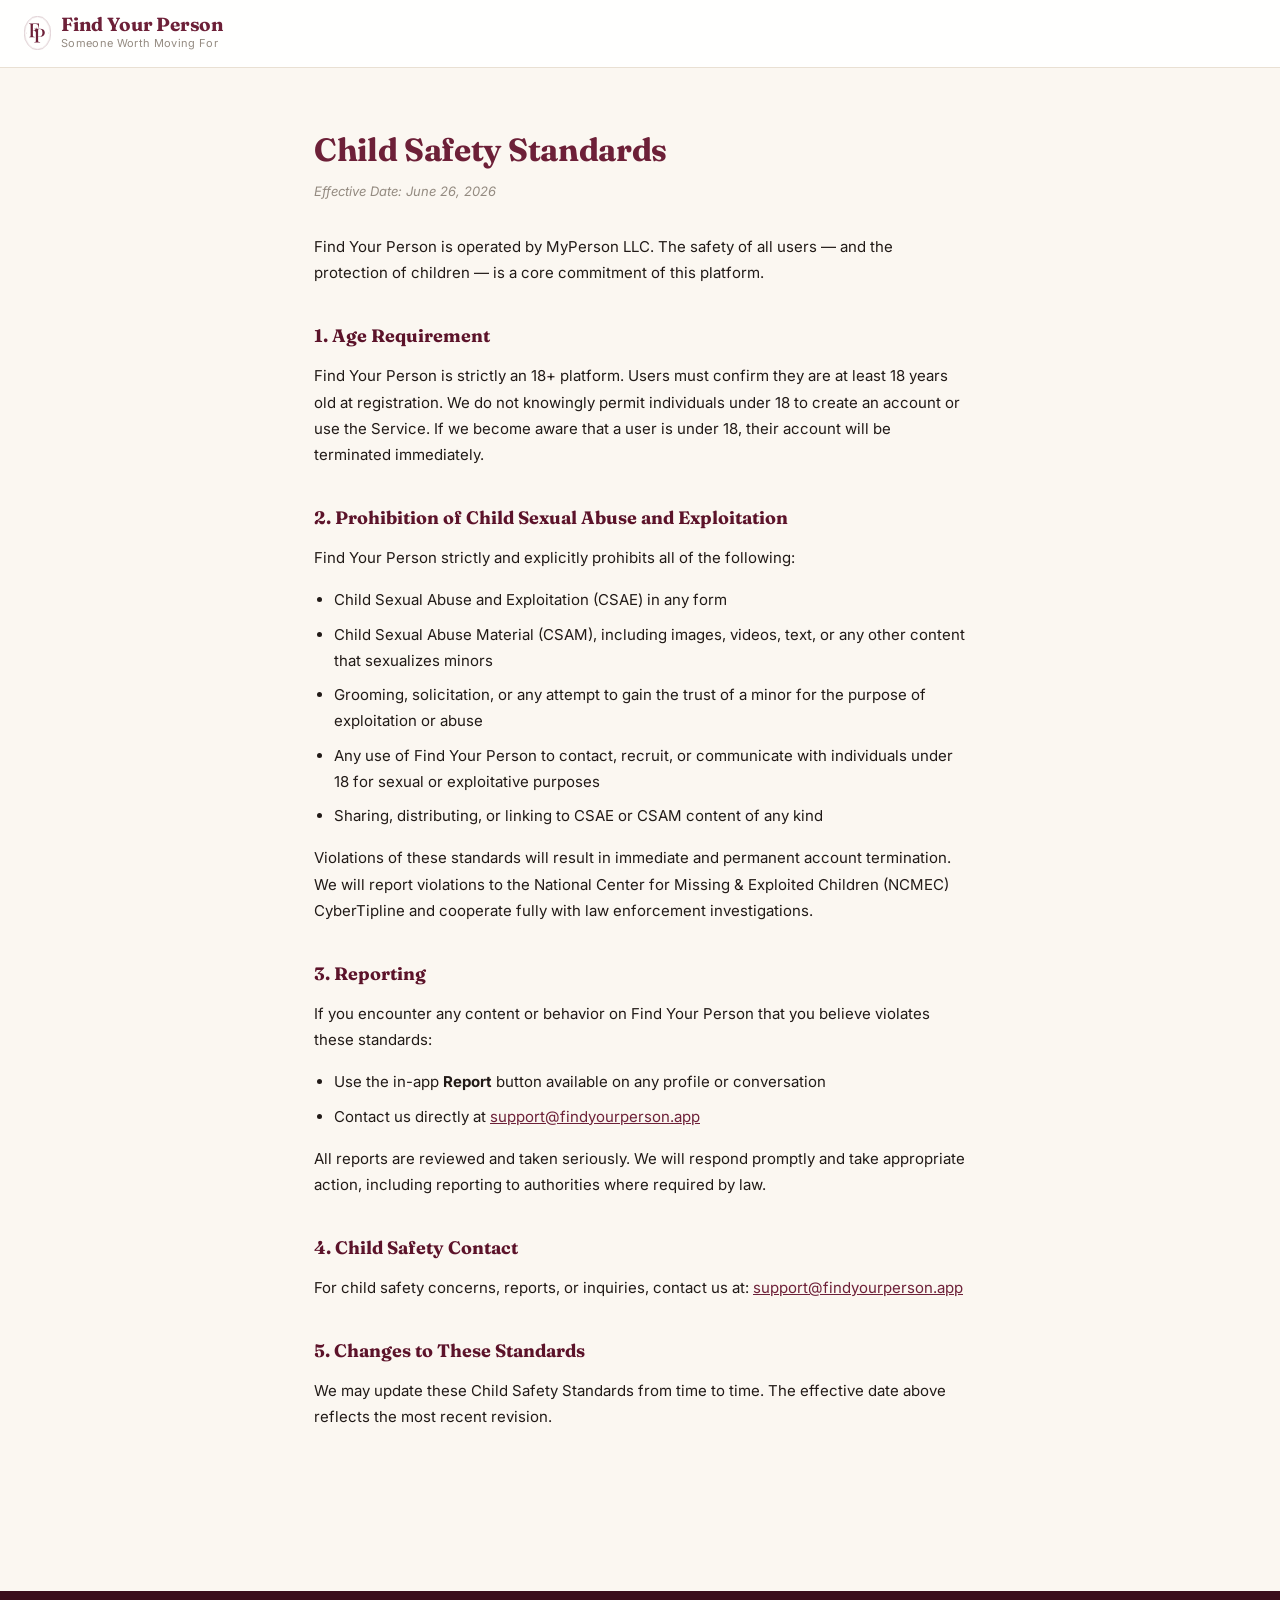
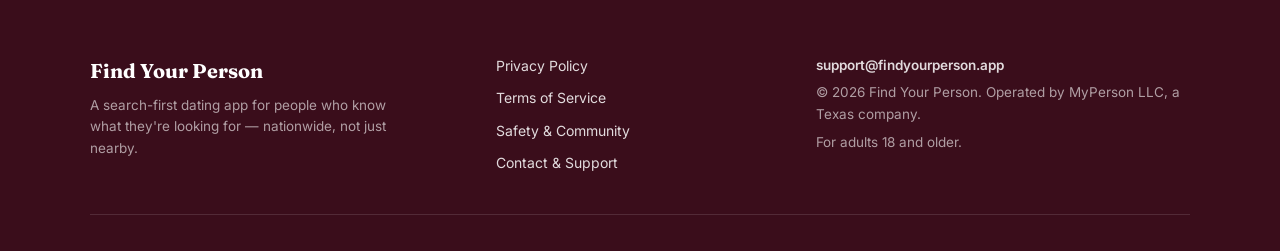
==== commit ea00fc51: "Brand: FP seal replaces the heart across the site; #6D2038 is now canonical Nav mark - fp-seal.svg (" ====
--- a/child-safety.html
+++ b/child-safety.html
@@ -21,7 +21,7 @@
 
   <nav class="legal-header">
     <a class="nav-brand" href="index.html">
-      <img class="nav-icon" src="icon-192.png" alt="" width="30" height="30" />
+      <img class="nav-icon" src="fp-seal.svg" alt="" width="27" height="34" />
       <span class="nav-brand-text">
         <span class="wordmark">Find Your Person</span>
         <span class="tagline">Someone Worth Moving For</span>
--- a/styles.css
+++ b/styles.css
@@ -2,9 +2,14 @@
 
 :root {
   /* Color tokens */
-  --burgundy: #7A1A28;
-  --burgundy-dark: #5C1320;
-  --burgundy-deep: #3A0D16;
+  /* Canonical FYP burgundy, from the final logo package (export/README.md
+     "Exact values"). The site, the logo masters, the favicons and the app
+     icons are all this one value — do not reintroduce a website-only shade.
+     The two darks keep their own lightness and saturation and are rotated to
+     the same hue, so the family stays coherent in gradients and hovers. */
+  --burgundy: #6D2038;
+  --burgundy-dark: #5C132A;
+  --burgundy-deep: #3A0D1B;
   --gold: #C9A84C;         /* decorative accent only — fails AA on cream at small sizes */
   --gold-text: #7A5E1C;    /* AA-safe (5.7:1 on cream) — use for any small/bold gold text */
   --cream: #FBF7F1;
@@ -18,8 +23,8 @@
   --paper: var(--white);
 
   /* Shadow tokens */
-  --shadow-card: 0 10px 30px rgba(90, 30, 40, 0.07);
-  --shadow-lift: 0 24px 48px rgba(58, 13, 22, 0.18);
+  --shadow-card: 0 10px 30px rgba(90, 30, 49, 0.07);
+  --shadow-lift: 0 24px 48px rgba(58, 13, 27, 0.18);
 
   /* Radius tokens */
   --radius-button: 12px;
@@ -92,7 +97,7 @@
   cursor: pointer;
   transition: transform 0.15s ease, box-shadow 0.15s ease, background 0.2s, color 0.2s;
 }
-.btn-primary { background: var(--burgundy); color: var(--cream); box-shadow: 0 8px 20px rgba(122,26,40,0.28); }
+.btn-primary { background: var(--burgundy); color: var(--cream); box-shadow: 0 8px 20px rgba(109,32,56,0.28); }
 .btn-primary:hover { background: var(--burgundy-dark); transform: translateY(-1px); }
 .btn-secondary { background: transparent; color: var(--burgundy); border-color: var(--burgundy); }
 .btn-secondary:hover { background: var(--burgundy); color: var(--cream); }
@@ -123,10 +128,14 @@
   text-decoration: none;
 }
 
+/* FP seal. Height-driven so the SVG's own 840:1056 aspect governs the width
+   exactly. 34px reads as the same weight as the 30px heart tile it replaced —
+   the seal is an outline oval that is mostly white space, so matching the
+   tile's height would have read noticeably lighter. No border-radius: this is
+   a transparent mark, not a rounded app-icon tile. */
 .nav-icon {
-  width: 30px;
-  height: 30px;
-  border-radius: 8px;
+  width: auto;
+  height: 34px;
   display: block;
 }
 
@@ -187,7 +196,8 @@
   display: grid;
   grid-template-columns: 1.05fr 0.95fr;
   gap: 48px;
-  align-items: center;
+  align-items: start;
+  padding-top: 24px;
 }
 
 .hero-copy { text-align: left; }
@@ -250,40 +260,6 @@
 .store-badge .badge-label { font-size: 10px; opacity: 0.85; display: block; letter-spacing: 0.02em; }
 .store-badge .badge-store { font-size: 16px; font-weight: 600; display: block; letter-spacing: -0.01em; }
 
-/* TRUST STRIP */
-.trust-strip {
-  display: flex;
-  flex-wrap: wrap;
-  align-items: center;
-  gap: 6px 14px;
-  background: var(--white);
-  border: 1px solid var(--border);
-  border-radius: var(--radius-pill);
-  padding: 11px 22px;
-  margin: 26px 0 0;
-  width: fit-content;
-  max-width: 100%;
-  box-shadow: var(--shadow-card);
-}
-
-.trust-strip span {
-  font-size: 12.5px;
-  font-weight: 600;
-  color: var(--burgundy-dark);
-  white-space: nowrap;
-}
-
-.trust-strip .dot {
-  color: var(--gold);
-  font-weight: 700;
-}
-
-.hero-age-note {
-  font-size: 12.5px;
-  color: var(--text-muted);
-  margin-top: 14px;
-}
-
 /* HERO VISUAL */
 .hero-visual {
   position: relative;
@@ -297,54 +273,32 @@
   position: absolute;
   width: 420px;
   height: 420px;
-  background: radial-gradient(circle, rgba(201,168,76,0.28) 0%, rgba(122,26,40,0.14) 55%, rgba(122,26,40,0) 75%);
+  background: radial-gradient(circle, rgba(201,168,76,0.28) 0%, rgba(109,32,56,0.14) 55%, rgba(109,32,56,0) 75%);
   filter: blur(6px);
   border-radius: 50%;
   z-index: 0;
 }
 
-/* Faint US-map line-art motif behind the phones — encodes "search nationwide" */
-.hero-map {
-  position: absolute;
-  width: 480px;
-  height: 480px;
-  opacity: 0.07;
-  z-index: 0;
-  color: var(--burgundy);
-  pointer-events: none;
-}
-
-.phone-stack {
+.phone-frame {
   position: relative;
+  z-index: 1;
+}
+
+.phone-main-single {
+  display: block;
   width: 320px;
-  height: 440px;
-  z-index: 1;
-}
-
-.phone-stack img {
-  position: absolute;
+  max-width: 100%;
+  height: auto;
   border-radius: 26px;
-  border: 6px solid var(--white);
+  border: 7px solid var(--white);
   box-shadow: var(--shadow-lift);
+}
+
+/* Safety cap: no inline icon should ever render larger than this */
+.icon {
   display: block;
-}
-
-.phone-side {
-  width: 190px;
-  top: 46px;
-  opacity: 0.92;
-}
-
-.phone-side.left { left: -64px; transform: rotate(-10deg); z-index: 1; }
-.phone-side.right { right: -64px; transform: rotate(10deg); z-index: 1; }
-
-.phone-main {
-  width: 224px;
-  left: 50%;
-  top: 0;
-  transform: translateX(-50%);
-  z-index: 2;
-  border-width: 7px;
+  max-width: 48px;
+  max-height: 48px;
 }
 
 /* SECTION LABELS / TITLES */
@@ -400,38 +354,25 @@
 }
 .explainer-inner { max-width: 1000px; margin: 0 auto; }
 
-.steps-grid {
+.steps-list {
+  display: flex;
+  flex-direction: column;
+  margin-top: 8px;
+}
+
+.step-row {
   display: grid;
-  grid-template-columns: repeat(2, 1fr);
-  gap: 22px;
-  margin-top: 8px;
-}
-
-.step-card {
-  background: var(--cream);
-  border: 1px solid var(--border);
-  border-radius: var(--radius-card);
-  padding: 28px 26px;
-  box-shadow: var(--shadow-card);
-  display: flex;
-  flex-direction: column;
-  height: 100%;
-}
-
-.step-head {
-  display: flex;
-  align-items: center;
-  gap: 12px;
-  margin-bottom: 16px;
-}
-
-.step-icon {
-  width: 30px;
-  height: 30px;
-  flex-shrink: 0;
-  color: var(--burgundy);
-}
-.step-icon svg { width: 100%; height: 100%; }
+  grid-template-columns: 1fr 1fr;
+  gap: 48px;
+  align-items: center;
+  padding: 40px 0;
+  border-bottom: 1px solid var(--border);
+}
+.step-row:last-child { border-bottom: none; padding-bottom: 8px; }
+.step-row:first-child { padding-top: 8px; }
+
+.step-row--reverse .step-text { order: 2; }
+.step-row--reverse .step-visual { order: 1; }
 
 .step-number {
   width: 26px;
@@ -445,101 +386,92 @@
   font-size: 12.5px;
   font-weight: 700;
   flex-shrink: 0;
-}
-
-.step-card strong {
+  margin-bottom: 16px;
+}
+
+.step-text strong {
   display: block;
-  font-size: 16px;
+  font-family: var(--font-display);
+  font-size: 20px;
   color: var(--text);
-  margin-bottom: 8px;
-}
-
-.step-card p {
-  font-size: 14.5px;
+  margin-bottom: 10px;
+}
+
+.step-text p {
+  font-size: 15px;
   color: var(--text-secondary);
-  line-height: 1.65;
+  line-height: 1.7;
   margin: 0;
-}
-
-/* SCREENSHOTS — larger, readable, no competing card chrome */
-.screenshots-section {
-  padding: var(--section-pad) 24px;
-  background: var(--bg);
-}
-.screenshots-inner { max-width: 1020px; margin: 0 auto; }
-.screenshots-row {
-  display: flex;
-  gap: 40px;
+  max-width: 42ch;
+}
+
+.step-visual {
+  display: flex;
+  align-items: center;
   justify-content: center;
-  flex-wrap: wrap;
-  margin-top: 8px;
-  align-items: flex-start;
-}
-.screenshot-card {
-  display: flex;
-  flex-direction: column;
-  align-items: center;
-  gap: 18px;
-  width: 260px;
-}
-.phone-screen {
+}
+
+.step-visual .phone-screen {
+  display: block;
   width: 100%;
   max-width: 240px;
   height: auto;
-  border-radius: 24px;
+  border-radius: 22px;
   border: 5px solid var(--white);
   box-shadow: var(--shadow-lift);
-  display: block;
-}
-.screenshot-caption {
-  font-size: 15px;
-  color: var(--text);
-  font-weight: 600;
-  text-align: center;
-}
-
-/* WHO IT'S FOR — chip cloud */
+}
+
+.step-icon-lg {
+  width: 120px;
+  height: 120px;
+  max-width: 120px;
+  max-height: 120px;
+  border-radius: 50%;
+  background: var(--cream);
+  border: 1px solid var(--border);
+  display: flex;
+  align-items: center;
+  justify-content: center;
+  box-shadow: var(--shadow-card);
+  color: var(--burgundy);
+}
+
+/* WHO IT'S FOR — 3-column grid */
 .who-section {
   background: var(--white);
   border-top: 1px solid var(--border);
   border-bottom: 1px solid var(--border);
   padding: var(--section-pad) 24px;
 }
-.who-inner { max-width: 940px; margin: 0 auto; }
+.who-inner { max-width: 980px; margin: 0 auto; }
 .who-grid {
-  display: flex;
-  flex-wrap: wrap;
-  justify-content: center;
-  gap: 12px;
+  display: grid;
+  grid-template-columns: repeat(auto-fit, minmax(260px, 1fr));
+  gap: 16px;
   margin-top: 8px;
+  list-style: none;
 }
 .who-item {
+  list-style: none;
   background: var(--cream);
   border: 1px solid var(--border);
-  border-radius: var(--radius-pill);
-  padding: 12px 20px 12px 16px;
-  font-size: 14px;
+  border-radius: var(--radius-card);
+  padding: 18px 20px;
+  font-size: 14.5px;
   font-weight: 500;
   color: var(--text);
-  line-height: 1.4;
-  display: flex;
-  align-items: center;
-  gap: 9px;
+  line-height: 1.5;
+  display: flex;
+  align-items: flex-start;
+  gap: 10px;
 }
 .who-item svg {
-  width: 15px;
-  height: 15px;
+  width: 16px;
+  height: 16px;
+  margin-top: 3px;
   flex-shrink: 0;
   color: var(--burgundy);
 }
-.who-item--priority {
-  background: var(--white);
-  border: 1px solid var(--border);
-  border-left: 3px solid var(--burgundy);
-  font-weight: 600;
-  box-shadow: var(--shadow-card);
-}
-
 /* FAQ */
 .faq-section {
   padding: var(--section-pad) 24px;
@@ -566,7 +498,7 @@
   gap: 16px;
 }
 .faq-item summary::-webkit-details-marker { display: none; }
-.faq-item summary::marker { content: ""; }
+.faq-item summary::marker { display: none; content: ""; }
 
 .faq-item .chevron {
   flex-shrink: 0;
@@ -829,13 +761,22 @@
   .hero-copy { text-align: center; }
   .hero-copy p { margin-left: auto; margin-right: auto; }
   .badge-row { justify-content: center; }
-  .trust-strip { margin-left: auto; margin-right: auto; }
-  .hero-visual { margin-top: 44px; min-height: 380px; }
-  .steps-grid { grid-template-columns: 1fr; }
+  .hero-visual { margin-top: 44px; min-height: auto; }
   .about-inner { text-align: center; }
   .about-inner .section-label,
   .about-inner .section-title { text-align: center; }
   .about-quote { text-align: left; }
+
+  .step-row {
+    grid-template-columns: 1fr;
+    gap: 28px;
+    padding: 28px 0;
+    text-align: center;
+  }
+  .step-row--reverse .step-text,
+  .step-row--reverse .step-visual { order: initial; }
+  .step-number { margin-left: auto; margin-right: auto; }
+  .step-text p { max-width: 48ch; margin-left: auto; margin-right: auto; }
 }
 
 @media (max-width: 760px) {
@@ -845,11 +786,7 @@
 
 @media (max-width: 480px) {
   .hero { padding: 56px 20px 44px; }
-  .hero-visual { min-height: 300px; }
-  .phone-stack img.phone-side { display: none; }
-  .phone-main { width: 220px; }
-  .hero-map { width: 320px; height: 320px; }
-  .screenshots-row { flex-direction: column; align-items: center; }
+  .phone-main-single { width: 260px; }
   .cta-panel { padding: 48px 24px; }
   .nav-brand .tagline { display: none; }
 }
